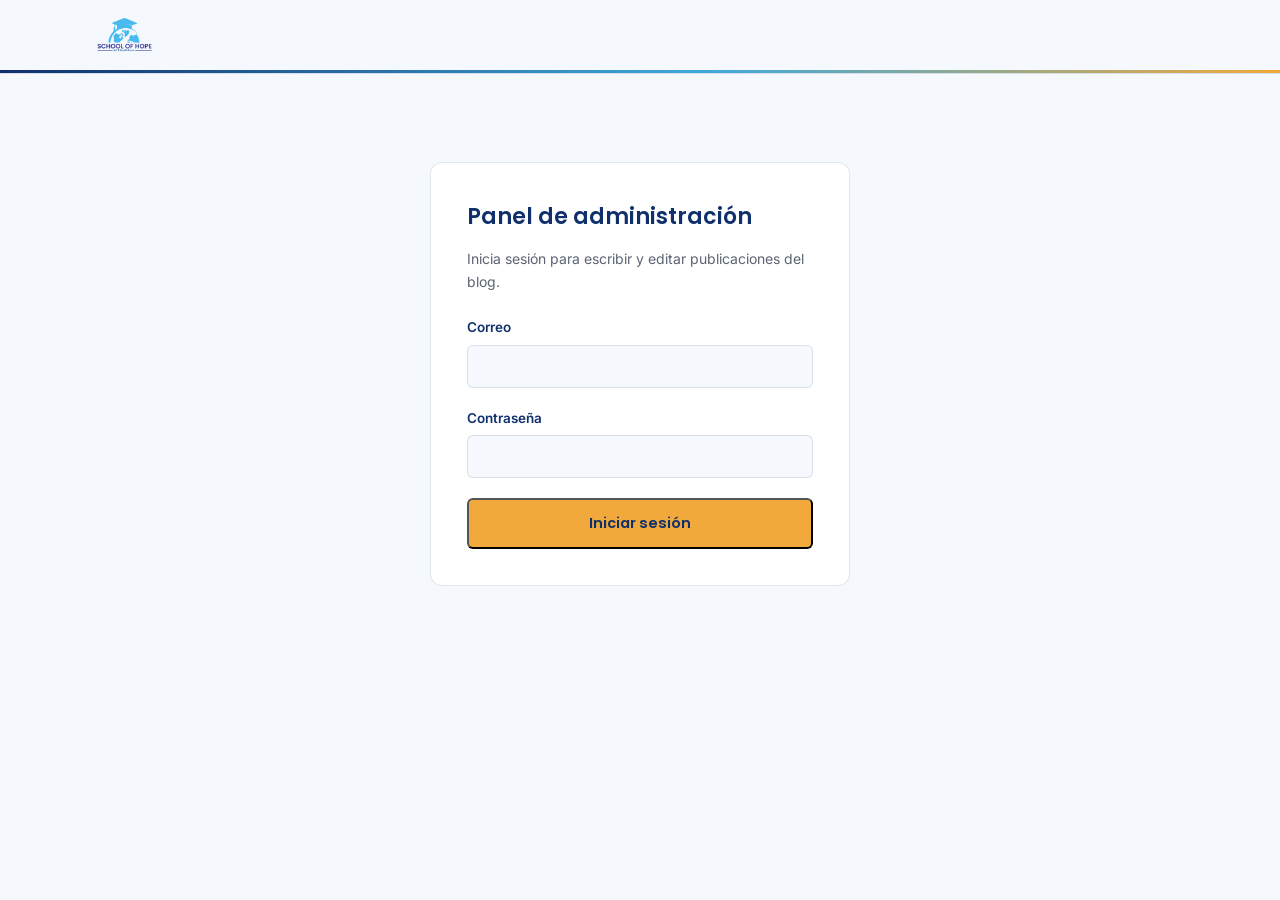
==== admin/index.html @ 63cab8e5 "blog and admin" ====
<!doctype html>
<html lang="es">
<head>
<meta charset="utf-8" />
<meta name="viewport" content="width=device-width, initial-scale=1" />
<meta name="robots" content="noindex, nofollow" />
<title>School of Hope International — Panel de administración</title>
<link rel="preconnect" href="https://fonts.googleapis.com">
<link href="https://fonts.googleapis.com/css2?family=Inter:wght@400;500;600&family=Poppins:wght@500;600;700&display=swap" rel="stylesheet">
<link href="https://cdn.jsdelivr.net/npm/quill@2.0.2/dist/quill.snow.css" rel="stylesheet">
<link rel="stylesheet" href="../css/style.css">
</head>
<body>

<header class="site-header">
  <nav class="nav container">
    <a href="../index.html" class="brand">
      <img src="../assets/logo.png" alt="School of Hope International" class="brand-logo">
    </a>
    <div class="nav-cta" style="margin-left:auto;">
      <button type="button" id="logout-btn" class="btn btn-outline-navy" hidden>Cerrar sesión</button>
    </div>
  </nav>
</header>

<section>
  <div class="container" style="max-width:720px;">

    <div id="admin-login" class="form-card" style="max-width:420px; margin:0 auto;">
      <h1 style="font-size:22px; margin-bottom:6px;">Panel de administración</h1>
      <p style="color:var(--ink-muted); font-size:14px; margin-bottom:24px;">Inicia sesión para escribir y editar publicaciones del blog.</p>
      <div id="login-error" class="form-card" style="border-color:#be5a34; padding:14px 16px; margin-bottom:16px;" hidden>
        <p style="color:#be5a34; margin:0; font-size:13.5px;">Correo o contraseña incorrectos.</p>
      </div>
      <form id="login-form">
        <div class="form-row"><label for="login-email">Correo</label><input type="email" id="login-email" name="email" required></div>
        <div class="form-row"><label for="login-password">Contraseña</label><input type="password" id="login-password" name="password" required></div>
        <button type="submit" class="btn btn-primary" style="width:100%; justify-content:center;">Iniciar sesión</button>
      </form>
    </div>

  </div>
</section>

<section id="admin-dashboard" hidden>
  <div class="container" style="max-width:880px;">
    <div class="section-head" style="margin-bottom:24px;">
      <h2 style="font-size:24px;">Publicaciones del blog</h2>
      <button type="button" id="new-post-btn" class="btn btn-primary" style="margin-top:14px;">+ Nueva publicación</button>
    </div>

    <div class="form-card" style="margin-bottom:40px;">
      <div id="posts-list"><p style="color:var(--ink-muted);">Cargando...</p></div>
    </div>

    <form id="post-form" class="form-card" hidden>
      <h3 id="post-form-title" style="font-size:19px; margin-bottom:6px;">Nueva publicación</h3>
      <p style="color:var(--ink-muted); font-size:13.5px; margin-bottom:20px;">Escribe en un idioma, en ambos, o solo en uno — el sitio público muestra el que corresponda. Si solo escribes un idioma, ese es el que se muestra siempre.</p>

      <div id="save-status" class="form-card" style="padding:12px 16px; margin-bottom:16px;" hidden></div>

      <div class="admin-lang-tabs">
        <button type="button" class="active" data-post-lang="es">Español</button>
        <button type="button" data-post-lang="en">English</button>
      </div>

      <div class="admin-lang-panel" data-lang-panel="es">
        <div class="form-row"><label for="post-title-es">Título (Español)</label><input type="text" id="post-title-es" name="title_es"></div>
        <div class="form-row"><label for="post-excerpt-es">Resumen corto (Español)</label><input type="text" id="post-excerpt-es" name="excerpt_es"></div>
        <div class="form-row">
          <label>Contenido (Español)</label>
          <div id="editor-es" style="background:#fff;"></div>
        </div>
      </div>

      <div class="admin-lang-panel" data-lang-panel="en" hidden>
        <div class="form-row"><label for="post-title-en">Título (English)</label><input type="text" id="post-title-en" name="title_en"></div>
        <div class="form-row"><label for="post-excerpt-en">Resumen corto (English)</label><input type="text" id="post-excerpt-en" name="excerpt_en"></div>
        <div class="form-row">
          <label>Contenido (English)</label>
          <div id="editor-en" style="background:#fff;"></div>
        </div>
      </div>

      <div class="form-row" style="margin-top:20px;"><label for="post-slug">Slug (URL, compartido entre idiomas)</label><input type="text" id="post-slug" name="slug" pattern="[a-z0-9\-]+" required></div>

      <div class="form-row">
        <label>Portada (imagen, compartida entre idiomas)</label>
        <input type="file" id="post-cover" name="cover" accept="image/*">
        <img id="cover-preview" src="" alt="" style="max-width:220px; border-radius:8px; margin-top:10px;" hidden>
      </div>

      <div class="form-row">
        <label>Estado</label>
        <div class="choice-group">
          <label><input type="radio" name="status" value="draft" checked> Borrador</label>
          <label><input type="radio" name="status" value="published"> Publicado</label>
        </div>
      </div>

      <div style="display:flex; gap:12px; margin-top:10px;">
        <button type="submit" class="btn btn-primary">Guardar</button>
        <button type="button" id="cancel-edit-btn" class="btn btn-outline-navy">Cancelar</button>
      </div>
    </form>
  </div>
</section>

<script src="https://cdn.jsdelivr.net/npm/@supabase/supabase-js@2/dist/umd/supabase.js"></script>
<script src="https://cdn.jsdelivr.net/npm/dompurify@3/dist/purify.min.js"></script>
<script src="https://cdn.jsdelivr.net/npm/quill@2.0.2/dist/quill.js"></script>
<script src="../js/supabase-config.js"></script>
<script src="admin.js?v=2"></script>
</body>
</html>
---- css/style.css ----
/* ============================================================
   Plantilla Web para Colegios — style.css
   Cambia los colores principales aquí abajo para personalizar
   toda la plantilla de una vez.
   ============================================================ */

:root {
  --navy: #10306b;
  --navy-soft: #1d4f9e;
  --sky: #3fa9dc;
  --sky-soft: #eaf6fd;
  --gold: #f0a93a;
  --gold-soft: #f6c977;
  --paper: #f5f8fc;
  --paper-card: #ffffff;
  --ink: #1f2937;
  --ink-muted: #5b6472;
  --line: rgba(16, 48, 107, 0.12);
  --font-heading: "Poppins", sans-serif;
  --font-body: "Inter", sans-serif;
}

* { box-sizing: border-box; }

/* The `hidden` attribute must always win, even over classes that set their own `display`
   (e.g. .btn, .card-cta, .grid-3) — without this, toggling `el.hidden` in JS silently fails
   on any element whose class declares a display value. */
[hidden] { display: none !important; }

html { scroll-behavior: smooth; }

body {
  margin: 0;
  font-family: var(--font-body);
  color: var(--ink);
  background: var(--paper);
  line-height: 1.6;
}

img { max-width: 100%; display: block; }

a { color: inherit; text-decoration: none; }

h1, h2, h3, h4 {
  font-family: var(--font-heading);
  font-weight: 600;
  margin: 0;
  color: var(--navy);
}

.container {
  width: 100%;
  max-width: 1140px;
  margin: 0 auto;
  padding: 0 24px;
}

.eyebrow {
  font-family: var(--font-heading);
  font-size: 12px;
  font-weight: 600;
  letter-spacing: 0.12em;
  text-transform: uppercase;
  color: var(--gold);
  margin-bottom: 12px;
  display: inline-block;
}

.btn {
  display: inline-flex;
  align-items: center;
  gap: 8px;
  font-family: var(--font-heading);
  font-weight: 600;
  font-size: 14.5px;
  padding: 13px 26px;
  border-radius: 6px;
  transition: transform 0.15s ease, box-shadow 0.15s ease;
}

.btn-primary {
  background: var(--gold);
  color: var(--navy);
}

.btn-primary:hover {
  transform: translateY(-2px);
  box-shadow: 0 8px 18px rgba(240, 169, 58, 0.35);
}

.btn-outline {
  border: 1.5px solid rgba(255, 255, 255, 0.55);
  color: #fff;
}

.btn-outline:hover {
  background: rgba(255, 255, 255, 0.1);
}

.btn-outline-navy {
  border: 1.5px solid var(--navy);
  color: var(--navy);
}

.btn-outline-navy:hover {
  background: rgba(16, 48, 107, 0.06);
}

/* ---------- HEADER / NAV ---------- */

.site-header {
  position: sticky;
  top: 0;
  z-index: 50;
  background: rgba(245, 248, 252, 0.92);
  backdrop-filter: blur(8px);
  border-bottom: 1px solid var(--line);
}
.site-header::after {
  content: "";
  display: block;
  height: 3px;
  background: linear-gradient(90deg, var(--navy) 0%, var(--sky) 55%, var(--gold) 100%);
}

.nav {
  display: flex;
  align-items: center;
  justify-content: space-between;
  padding: 16px 24px;
}

.brand {
  display: flex;
  align-items: center;
  gap: 10px;
  font-family: var(--font-heading);
  font-weight: 700;
  font-size: 18px;
  color: var(--navy);
}

.brand .logo-mark {
  width: 34px;
  height: 34px;
  border-radius: 8px;
  background: var(--navy);
  display: flex;
  align-items: center;
  justify-content: center;
}

.brand-logo { height: 38px; width: auto; display: block; }

.footer-logo-card {
  display: inline-flex;
  background: #fff;
  border-radius: 8px;
  padding: 8px 14px;
  margin-bottom: 16px;
}
.footer-logo-card img { height: 30px; width: auto; display: block; }

.nav-links {
  display: flex;
  align-items: center;
  gap: 30px;
  font-size: 14.5px;
  font-weight: 500;
}

.nav-links a {
  opacity: 0.8;
  transition: opacity 0.15s ease;
}

.nav-links a:hover,
.nav-links a.active {
  opacity: 1;
  color: var(--gold);
}

.nav-cta {
  display: flex;
  align-items: center;
  gap: 18px;
}

.donate-link {
  display: inline-flex;
  align-items: center;
  gap: 6px;
  font-family: var(--font-heading);
  font-size: 13.5px;
  font-weight: 600;
  color: var(--navy);
  opacity: 0.8;
  transition: opacity 0.15s ease, color 0.15s ease;
}
.donate-link:hover { opacity: 1; color: var(--gold); }

.lang-switch {
  display: flex;
  align-items: center;
  border: 1px solid var(--line);
  border-radius: 20px;
  padding: 3px;
  gap: 2px;
}

.lang-btn {
  font-family: var(--font-heading);
  font-size: 11.5px;
  font-weight: 600;
  letter-spacing: 0.03em;
  color: var(--ink-muted);
  background: none;
  border: none;
  border-radius: 16px;
  padding: 5px 11px;
  cursor: pointer;
  transition: background 0.15s ease, color 0.15s ease;
}

.lang-btn.active {
  background: var(--navy);
  color: #fff;
}

.nav-toggle {
  display: none;
  background: none;
  border: none;
  cursor: pointer;
  padding: 6px;
}

.nav-toggle span {
  display: block;
  width: 24px;
  height: 2px;
  background: var(--navy);
  margin: 5px 0;
  transition: 0.2s ease;
}

@media (max-width: 860px) {
  .nav-links { position: absolute; top: 100%; left: 0; right: 0; background: var(--paper); flex-direction: column; align-items: flex-start; gap: 0; border-bottom: 1px solid var(--line); max-height: 0; overflow: hidden; transition: max-height 0.25s ease; }
  .nav-links.open { max-height: 400px; }
  .nav-links a { padding: 14px 24px; width: 100%; border-bottom: 1px solid var(--line); }
  .nav-toggle { display: block; }
  .nav-cta .btn-primary { display: none; }
  .nav-cta .donate-link { display: none; }
}

/* ---------- HERO ---------- */

.hero {
  background: linear-gradient(155deg, var(--navy) 0%, var(--navy-soft) 65%, #2f6fb8 100%);
  color: #fff;
  padding: 88px 0 96px;
  position: relative;
  overflow: hidden;
}

.hero-watermark {
  position: absolute;
  top: -14%;
  right: -6%;
  width: 460px;
  height: 460px;
  opacity: 0.07;
  pointer-events: none;
  z-index: 0;
}

.hero-grid {
  position: relative;
  z-index: 1;
  display: grid;
  grid-template-columns: 1.05fr 0.95fr;
  gap: 56px;
  align-items: center;
}

.hero h1 {
  color: #fff;
  font-size: clamp(32px, 4.4vw, 50px);
  line-height: 1.15;
  margin-bottom: 20px;
}

.hero h1 span {
  color: var(--gold-soft);
  background-image: linear-gradient(rgba(63, 169, 220, 0.4), rgba(63, 169, 220, 0.4));
  background-repeat: no-repeat;
  background-size: 100% 0.32em;
  background-position: 0 90%;
}

.hero-wave {
  position: absolute;
  left: 0;
  right: 0;
  bottom: -1px;
  width: 100%;
  height: 54px;
  z-index: 1;
}
.hero-wave path { fill: var(--sky-soft); }

.hero p.lead {
  font-size: 17px;
  max-width: 50ch;
  opacity: 0.85;
  margin-bottom: 32px;
}

.hero-actions { display: flex; gap: 14px; flex-wrap: wrap; margin-bottom: 40px; }

.hero-stats {
  display: flex;
  gap: 30px;
  flex-wrap: wrap;
  font-size: 13px;
  opacity: 0.75;
}

.hero-stats strong {
  display: block;
  font-family: var(--font-heading);
  font-size: 22px;
  color: var(--gold-soft);
}
.hero-stats > div:nth-child(2) strong,
.hero-stats > div:nth-child(4) strong {
  color: var(--sky);
}

.hero-visual {
  aspect-ratio: 4/3.4;
  border-radius: 16px;
  background: linear-gradient(135deg, rgba(255,255,255,0.14), rgba(255,255,255,0.04));
  border: 1px solid rgba(255,255,255,0.18);
  display: flex;
  align-items: center;
  justify-content: center;
  position: relative;
  overflow: hidden;
}

.hero-visual .placeholder-label {
  font-family: var(--font-heading);
  font-size: 13px;
  letter-spacing: 0.08em;
  text-transform: uppercase;
  color: rgba(255,255,255,0.55);
  border: 1px dashed rgba(255,255,255,0.3);
  padding: 10px 18px;
  border-radius: 6px;
}

/* Crops a 16:9 embed to fill the 4/3.4 .hero-visual box, like object-fit: cover. */
.hero-visual.hero-video {
  aspect-ratio: 16/9;
}
.yt-bg-wrap {
  position: absolute;
  inset: 0;
  overflow: hidden;
  pointer-events: none;
}
.yt-bg-wrap iframe {
  position: absolute;
  inset: 0;
  width: 100%;
  height: 100%;
  border: 0;
}

.yt-mute-toggle {
  position: absolute;
  right: 14px;
  bottom: 14px;
  z-index: 2;
  width: 38px;
  height: 38px;
  border-radius: 50%;
  background: rgba(16,48,107,0.6);
  border: 1px solid rgba(255,255,255,0.35);
  color: #fff;
  display: flex;
  align-items: center;
  justify-content: center;
  cursor: pointer;
  transition: background 0.15s ease;
}
.yt-mute-toggle:hover { background: rgba(16,48,107,0.85); }
.yt-mute-toggle .icon-unmuted { display: none; }
.yt-mute-toggle:not(.is-muted) .icon-muted { display: none; }
.yt-mute-toggle:not(.is-muted) .icon-unmuted { display: block; }

/* ---------- SECTIONS ---------- */

section { padding: 88px 0; }

.section-head { max-width: 640px; margin-bottom: 48px; }
.section-head p.eyebrow { margin-bottom: 12px; }
.section-head h2 { font-size: clamp(26px, 3.2vw, 36px); margin-bottom: 12px; }
.section-head p.sub { color: var(--ink-muted); font-size: 15.5px; }

.bg-alt { background: var(--paper-card); border-top: 1px solid var(--line); border-bottom: 1px solid var(--line); }
.bg-sky {
  background-color: var(--sky-soft);
  background-image: radial-gradient(rgba(16, 48, 107, 0.09) 1px, transparent 1px);
  background-size: 20px 20px;
  border-top: 1px solid var(--line);
  border-bottom: 1px solid var(--line);
}
.bg-navy { background: var(--navy); color: #fff; }
.bg-navy .section-head h2 { color: #fff; }
.bg-navy .section-head p.sub { color: rgba(255,255,255,0.7); }

.grid-3 { display: grid; grid-template-columns: repeat(3, 1fr); gap: 26px; }
.grid-2 { display: grid; grid-template-columns: repeat(2, 1fr); gap: 26px; }
.grid-4 { display: grid; grid-template-columns: repeat(4, 1fr); gap: 22px; }

@media (max-width: 860px) {
  .hero-grid { grid-template-columns: 1fr; }
  .grid-3, .grid-4 { grid-template-columns: 1fr 1fr; }
  .grid-2 { grid-template-columns: 1fr; }
}
@media (max-width: 560px) {
  .grid-3, .grid-4 { grid-template-columns: 1fr; }
}

.card {
  background: var(--paper-card);
  border: 1px solid var(--line);
  border-radius: 10px;
  padding: 30px 26px;
}

.card .icon {
  width: 44px;
  height: 44px;
  border-radius: 10px;
  background: rgba(240, 169, 58, 0.16);
  display: flex;
  align-items: center;
  justify-content: center;
  margin-bottom: 18px;
  color: var(--gold);
}
.grid-3 .card:nth-child(2) .icon {
  background: rgba(63, 169, 220, 0.16);
  color: var(--sky);
}

.card h3 { font-size: 18px; margin-bottom: 10px; }
.card p { font-size: 14px; color: var(--ink-muted); margin: 0; }

a.card {
  display: block;
  transition: transform 0.15s ease, box-shadow 0.15s ease, border-color 0.15s ease;
}
a.card:hover {
  transform: translateY(-3px);
  box-shadow: 0 10px 24px rgba(16, 48, 107, 0.12);
  border-color: var(--gold);
}
.card-cta {
  display: inline-block;
  margin-top: 16px;
  font-family: var(--font-heading);
  font-size: 13.5px;
  font-weight: 600;
  color: var(--gold);
}

.stat-card {
  text-align: center;
  padding: 30px 16px;
  border-radius: 10px;
  background: rgba(255,255,255,0.06);
  border: 1px solid rgba(255,255,255,0.14);
}
.stat-card strong {
  display: block;
  font-family: var(--font-heading);
  font-size: 32px;
  color: var(--gold-soft);
  margin-bottom: 6px;
}
.stat-card span { font-size: 13px; opacity: 0.75; }

.quote-card {
  background: var(--paper-card);
  border: 1px solid var(--line);
  border-radius: 10px;
  padding: 30px 28px;
}
.quote-card p.quote-text {
  font-family: var(--font-heading);
  font-style: italic;
  font-size: 16px;
  color: var(--navy);
  margin-bottom: 18px;
}
.quote-card .attribution {
  font-size: 13px;
  color: var(--ink-muted);
  display: flex;
  align-items: center;
  gap: 10px;
}
.quote-card .avatar {
  width: 34px;
  height: 34px;
  border-radius: 50%;
  background: var(--gold-soft);
}

.team-photo {
  width: 88px;
  height: 88px;
  border-radius: 50%;
  object-fit: cover;
  border: 3px solid var(--sky-soft);
}

.lang-tag {
  display: inline-block;
  font-family: var(--font-heading);
  font-size: 11px;
  font-weight: 700;
  letter-spacing: 0.04em;
  color: var(--navy);
  background: var(--sky-soft);
  padding: 3px 10px;
  border-radius: 20px;
  margin-bottom: 10px;
}

.cta-banner {
  background: var(--gold);
  border-radius: 16px;
  padding: 56px 48px;
  display: flex;
  justify-content: space-between;
  align-items: center;
  gap: 30px;
  flex-wrap: wrap;
}
.cta-banner h2 { font-size: clamp(22px, 2.6vw, 30px); max-width: 20ch; }
.cta-banner.cta-sky { background: var(--sky); }

.timeline { border-top: 1px solid var(--line); }
.timeline-item {
  display: grid;
  grid-template-columns: 90px 1fr;
  gap: 20px;
  padding: 26px 0;
  border-bottom: 1px solid var(--line);
}
.timeline-item .step-num {
  font-family: var(--font-heading);
  font-weight: 700;
  font-size: 28px;
  color: var(--gold);
  opacity: 0.7;
}
.timeline-item h3 { font-size: 17px; margin-bottom: 6px; }
.timeline-item p { color: var(--ink-muted); font-size: 14.5px; margin: 0; max-width: 60ch; }

.list-check { list-style: none; padding: 0; margin: 0; display: flex; flex-direction: column; gap: 12px; }
.list-check li { padding-left: 26px; position: relative; font-size: 14.5px; }
.list-check li::before {
  content: "✓";
  position: absolute;
  left: 0;
  color: var(--gold);
  font-weight: 700;
}

table.pricing-table {
  width: 100%;
  border-collapse: collapse;
  background: var(--paper-card);
  border: 1px solid var(--line);
  border-radius: 10px;
  overflow: hidden;
}
table.pricing-table th, table.pricing-table td {
  padding: 16px 20px;
  text-align: left;
  border-bottom: 1px solid var(--line);
  font-size: 14.5px;
}
table.pricing-table th {
  font-family: var(--font-heading);
  background: rgba(16,48,107,0.04);
  color: var(--navy);
}

/* ---------- FORM (contacto.html) ---------- */

.form-card {
  background: var(--paper-card);
  border: 1px solid var(--line);
  border-radius: 12px;
  padding: 36px;
}
.form-row { display: flex; flex-direction: column; gap: 6px; margin-bottom: 20px; }
.form-row label { font-size: 13.5px; font-weight: 600; color: var(--navy); }
.form-row input,
.form-row select,
.form-row textarea {
  font-family: var(--font-body);
  font-size: 14.5px;
  padding: 12px 14px;
  border: 1px solid var(--line);
  border-radius: 6px;
  background: var(--paper);
  color: var(--ink);
}
.form-row textarea { resize: vertical; min-height: 110px; }
.form-note { font-size: 12.5px; color: var(--ink-muted); margin-top: 10px; }

.form-row-2 { display: grid; grid-template-columns: 1fr 1fr; gap: 16px; }
@media (max-width: 560px) { .form-row-2 { grid-template-columns: 1fr; } }

.form-section {
  border: none;
  padding: 0;
  margin: 0 0 40px;
}
.form-section:last-of-type { margin-bottom: 0; }
.form-section legend {
  display: flex;
  align-items: center;
  gap: 12px;
  font-family: var(--font-heading);
  font-weight: 600;
  font-size: 17px;
  color: var(--navy);
  margin-bottom: 20px;
  padding: 0;
  width: 100%;
}
.form-section legend .step-num {
  flex-shrink: 0;
  width: 30px;
  height: 30px;
  border-radius: 50%;
  background: var(--sky-soft);
  color: var(--navy);
  font-size: 14px;
  display: flex;
  align-items: center;
  justify-content: center;
}

.choice-group { display: flex; flex-wrap: wrap; gap: 10px; }
.choice-group label {
  display: flex;
  align-items: center;
  gap: 8px;
  font-size: 14px;
  font-weight: 500;
  color: var(--ink);
  border: 1px solid var(--line);
  border-radius: 20px;
  padding: 9px 16px;
  cursor: pointer;
  transition: border-color 0.15s ease, background 0.15s ease;
}
.choice-group label:has(input:checked) {
  border-color: var(--sky);
  background: var(--sky-soft);
  color: var(--navy);
}
.choice-group input { accent-color: var(--sky); }

.info-callout {
  background: var(--sky-soft);
  border-radius: 10px;
  padding: 24px 26px;
  margin-bottom: 40px;
}
.info-callout h3 { font-size: 16px; margin-bottom: 10px; }
.info-callout ul.list-check { margin-top: 12px; }

.form-success {
  text-align: center;
  padding: 60px 20px;
}
.form-success .icon-circle {
  width: 64px;
  height: 64px;
  border-radius: 50%;
  background: var(--sky-soft);
  color: var(--navy);
  display: flex;
  align-items: center;
  justify-content: center;
  margin: 0 auto 20px;
}

.contact-info-list { display: flex; flex-direction: column; gap: 22px; }
.contact-info-list .item { display: flex; gap: 14px; align-items: flex-start; }
.contact-info-list .item .icon {
  width: 38px; height: 38px; border-radius: 9px;
  background: rgba(16,48,107,0.06); display: flex; align-items: center; justify-content: center;
  color: var(--navy); flex-shrink: 0;
}
.contact-info-list .item h4 { font-size: 14.5px; margin-bottom: 3px; }
.contact-info-list .item p { font-size: 13.5px; color: var(--ink-muted); margin: 0; }

.map-placeholder {
  aspect-ratio: 16/9;
  border-radius: 10px;
  border: 1px dashed var(--line);
  background: rgba(16,48,107,0.04);
  display: flex;
  align-items: center;
  justify-content: center;
  font-family: var(--font-heading);
  font-size: 13px;
  color: var(--ink-muted);
  text-transform: uppercase;
  letter-spacing: 0.06em;
}

/* ---------- FOOTER ---------- */

.site-footer {
  background: var(--navy);
  color: rgba(255,255,255,0.75);
  padding: 64px 0 28px;
  position: relative;
}
.site-footer::before {
  content: "";
  position: absolute;
  top: 0;
  left: 0;
  right: 0;
  height: 3px;
  background: linear-gradient(90deg, var(--gold) 0%, var(--sky) 55%, var(--navy) 100%);
}
.footer-grid {
  display: grid;
  grid-template-columns: 1.3fr 1fr 1fr 1fr;
  gap: 40px;
  padding-bottom: 40px;
  border-bottom: 1px solid rgba(255,255,255,0.12);
}
.footer-grid h5 {
  font-family: var(--font-heading);
  font-size: 12.5px;
  text-transform: uppercase;
  letter-spacing: 0.08em;
  color: rgba(255,255,255,0.5);
  margin-bottom: 16px;
}
.footer-grid .brand { color: #fff; margin-bottom: 14px; }
.footer-grid p.desc { font-size: 13.5px; opacity: 0.7; max-width: 32ch; }
.footer-links { list-style: none; padding: 0; margin: 0; display: flex; flex-direction: column; gap: 10px; }
.footer-links a { font-size: 13.5px; opacity: 0.8; }
.footer-links a:hover { opacity: 1; }
.footer-bottom {
  display: flex;
  justify-content: space-between;
  flex-wrap: wrap;
  gap: 10px;
  padding-top: 24px;
  font-size: 12.5px;
  opacity: 0.6;
}

@media (max-width: 860px) {
  .footer-grid { grid-template-columns: 1fr 1fr; }
}
@media (max-width: 560px) {
  .footer-grid { grid-template-columns: 1fr; }
  .cta-banner { flex-direction: column; align-items: flex-start; }
}

/* ---------- PAGE HEADER (inner pages) ---------- */
.page-header {
  background: var(--navy);
  color: #fff;
  padding: 64px 0 56px;
  text-align: center;
}
.page-header h1 { color: #fff; font-size: clamp(28px, 3.6vw, 42px); }
.page-header p { max-width: 56ch; margin: 14px auto 0; opacity: 0.8; font-size: 15px; }
.breadcrumb { font-size: 12.5px; opacity: 0.6; margin-bottom: 14px; }
.breadcrumb a { opacity: 0.85; }
.breadcrumb a:hover { opacity: 1; text-decoration: underline; }

/* ---------- BLOG ---------- */
.blog-card { display: flex; flex-direction: column; }
.blog-card-cover {
  aspect-ratio: 16/9;
  border-radius: 8px;
  overflow: hidden;
  margin-bottom: 16px;
  background: var(--sky-soft);
}
.blog-card-cover img { width: 100%; height: 100%; object-fit: cover; }
.blog-card h3 { font-size: 17px; margin-bottom: 8px; }
.blog-card p { font-size: 14px; color: var(--ink-muted); margin-bottom: 0; }
.blog-empty { text-align: center; padding: 60px 20px; color: var(--ink-muted); }

.post-body { margin-top: 8px; max-width: 68ch; }
.post-body p { font-size: 16.5px; line-height: 1.75; color: var(--ink); margin: 0 0 20px; }

/* ---------- ADMIN ---------- */
.admin-post-row {
  display: flex;
  align-items: center;
  justify-content: space-between;
  gap: 16px;
  flex-wrap: wrap;
  padding: 16px 0;
  border-bottom: 1px solid var(--line);
}
.admin-post-meta { display: block; font-size: 12.5px; color: var(--ink-muted); margin-top: 3px; }
.admin-post-actions { display: flex; gap: 10px; flex-shrink: 0; }
.admin-post-actions .btn { padding: 8px 16px; font-size: 13px; }

.admin-lang-tabs {
  display: inline-flex;
  border: 1px solid var(--line);
  border-radius: 20px;
  padding: 3px;
  gap: 2px;
  margin-bottom: 24px;
}
.admin-lang-tabs button {
  font-family: var(--font-heading);
  font-size: 13px;
  font-weight: 600;
  color: var(--ink-muted);
  background: none;
  border: none;
  border-radius: 16px;
  padding: 7px 18px;
  cursor: pointer;
  transition: background 0.15s ease, color 0.15s ease;
}
.admin-lang-tabs button.active { background: var(--navy); color: #fff; }
.admin-lang-panel[hidden] { display: none; }

.ql-editor { min-height: 220px; font-family: var(--font-body); font-size: 14.5px; }
.ql-toolbar.ql-snow { border-radius: 6px 6px 0 0; border-color: var(--line); }
.ql-container.ql-snow { border-radius: 0 0 6px 6px; border-color: var(--line); font-family: var(--font-body); }
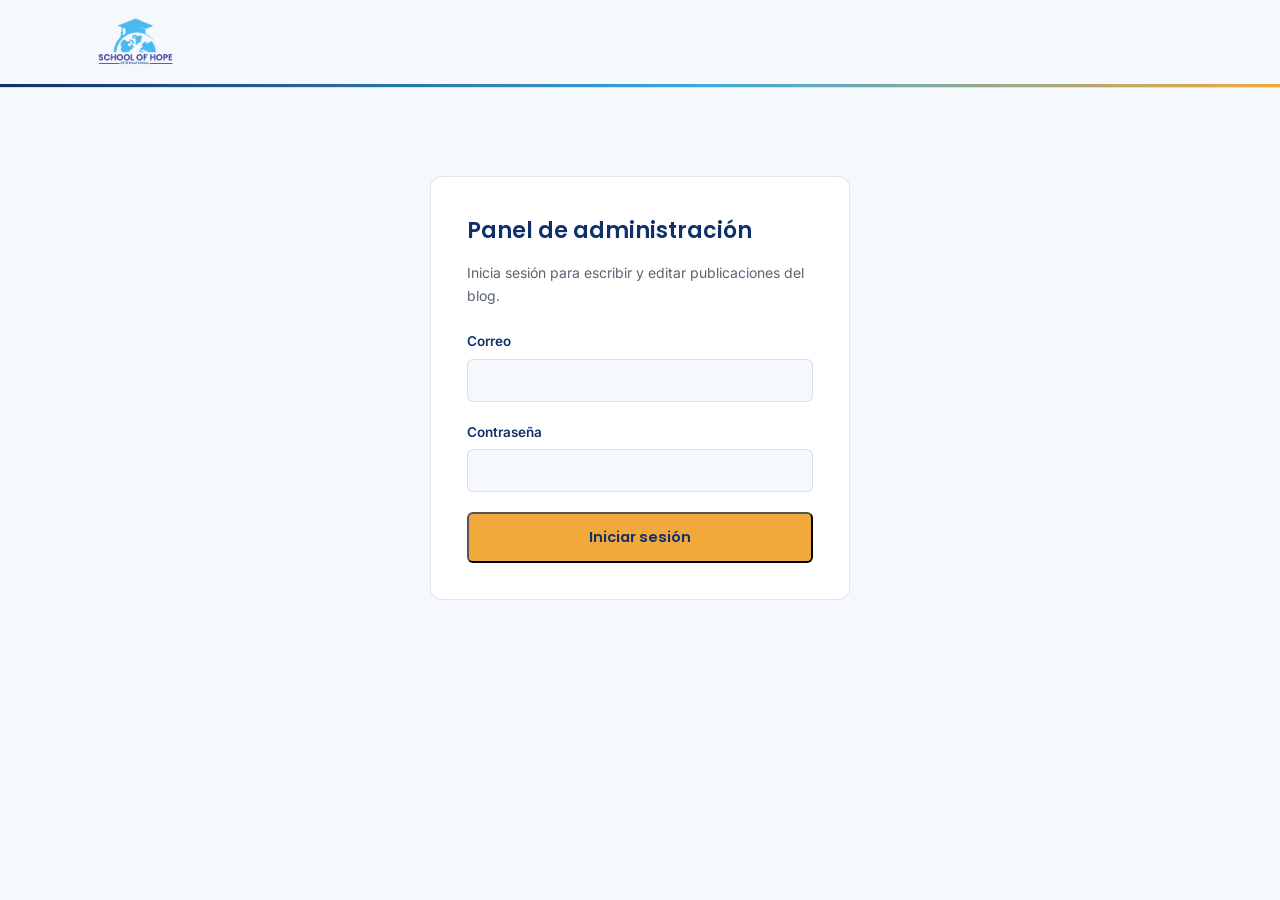
==== commit 602f603a: "programs images" ====
--- a/admin/index.html
+++ b/admin/index.html
@@ -50,7 +50,15 @@
     </div>
 
     <div class="form-card" style="margin-bottom:40px;">
-      <div id="posts-list"><p style="color:var(--ink-muted);">Cargando...</p></div>
+      <div id="posts-list">
+        <div class="loader">
+          <svg class="loader-cap" viewBox="0 0 24 24" fill="none" stroke="currentColor" stroke-width="1.5" stroke-linecap="round" stroke-linejoin="round">
+            <path pathLength="1" d="M12 3 2 8l10 5 10-5-10-5Z"/>
+            <path pathLength="1" d="M6 10.5V16c0 1 2.7 2.5 6 2.5s6-1.5 6-2.5v-5.5"/>
+          </svg>
+          <span class="loader-text">Cargando...</span>
+        </div>
+      </div>
     </div>
 
     <form id="post-form" class="form-card" hidden>
--- a/css/style.css
+++ b/css/style.css
@@ -150,7 +150,7 @@
   justify-content: center;
 }
 
-.brand-logo { height: 38px; width: auto; display: block; }
+.brand-logo { height: 52px; width: auto; display: block; }
 
 .footer-logo-card {
   display: inline-flex;
@@ -810,9 +810,44 @@
   background: var(--sky-soft);
 }
 .blog-card-cover img { width: 100%; height: 100%; object-fit: cover; }
+
+.card-image {
+  aspect-ratio: 16/10;
+  margin: -30px -26px 20px;
+  border-radius: 10px 10px 0 0;
+  overflow: hidden;
+  background: var(--sky-soft);
+}
+.card-image img { width: 100%; height: 100%; object-fit: cover; display: block; }
 .blog-card h3 { font-size: 17px; margin-bottom: 8px; }
 .blog-card p { font-size: 14px; color: var(--ink-muted); margin-bottom: 0; }
 .blog-empty { text-align: center; padding: 60px 20px; color: var(--ink-muted); }
+
+/* ---------- LOADER (self-drawing graduation cap) ---------- */
+.loader {
+  display: flex;
+  flex-direction: column;
+  align-items: center;
+  justify-content: center;
+  gap: 14px;
+  padding: 60px 20px;
+  color: var(--ink-muted);
+}
+.loader-cap { width: 56px; height: 56px; color: var(--navy); }
+.loader-cap path {
+  stroke-dasharray: 1;
+  stroke-dashoffset: 1;
+  animation: loader-draw 2.2s ease-in-out infinite;
+}
+.loader-cap path:nth-child(2) { animation-delay: 0.25s; }
+.loader-text { font-family: var(--font-heading); font-size: 13px; letter-spacing: 0.02em; }
+
+@keyframes loader-draw {
+  0% { stroke-dashoffset: 1; }
+  40% { stroke-dashoffset: 0; }
+  60% { stroke-dashoffset: 0; }
+  100% { stroke-dashoffset: -1; }
+}
 
 .post-body { margin-top: 8px; max-width: 68ch; }
 .post-body p { font-size: 16.5px; line-height: 1.75; color: var(--ink); margin: 0 0 20px; }
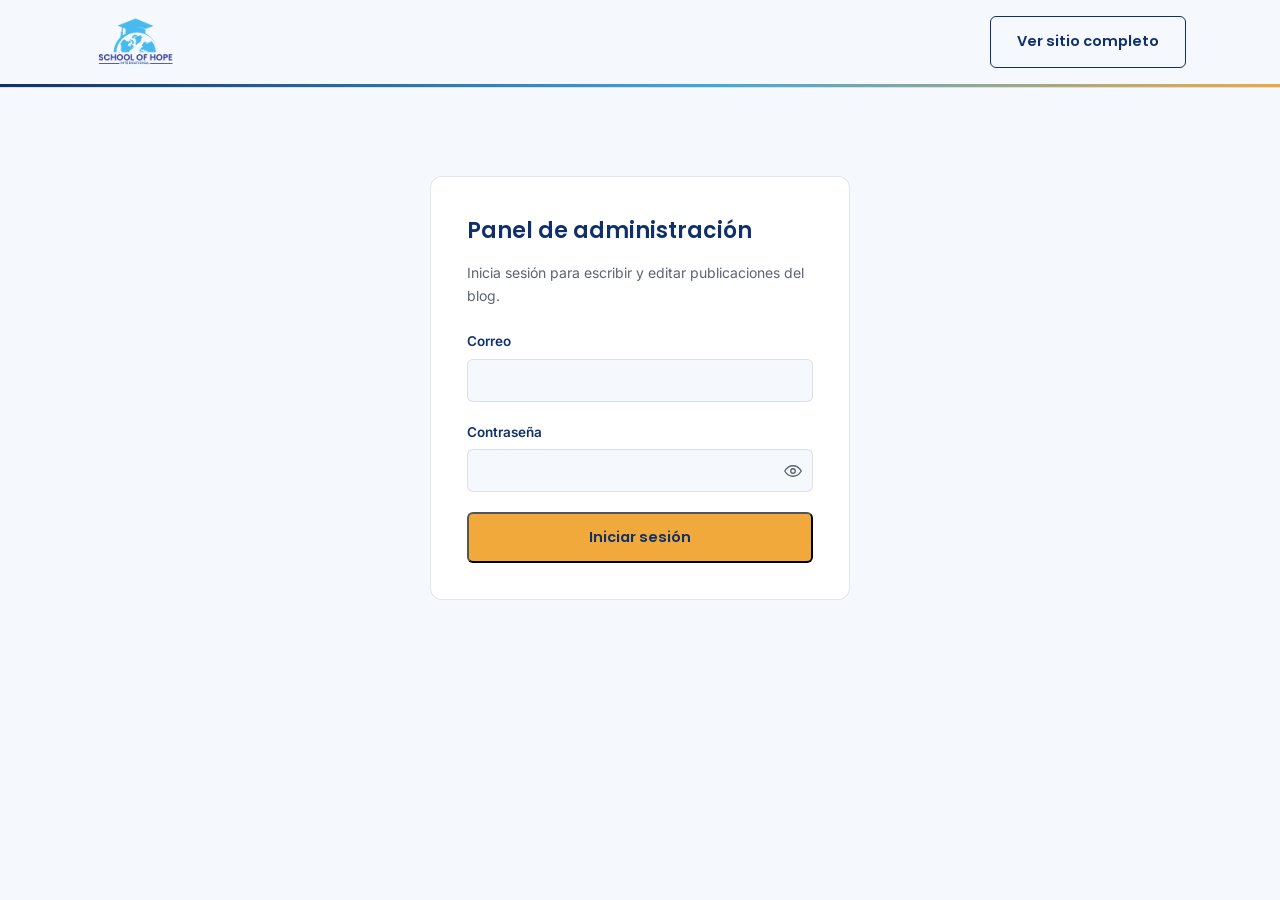
==== commit 53758369: "fixed button styles, addedcategories to post, admin login link" ====
--- a/admin/index.html
+++ b/admin/index.html
@@ -5,6 +5,8 @@
 <meta name="viewport" content="width=device-width, initial-scale=1" />
 <meta name="robots" content="noindex, nofollow" />
 <title>School of Hope International — Panel de administración</title>
+<link rel="icon" type="image/svg+xml" href="../favicon.svg">
+<link rel="apple-touch-icon" href="../assets/apple-touch-icon.png">
 <link rel="preconnect" href="https://fonts.googleapis.com">
 <link href="https://fonts.googleapis.com/css2?family=Inter:wght@400;500;600&family=Poppins:wght@500;600;700&display=swap" rel="stylesheet">
 <link href="https://cdn.jsdelivr.net/npm/quill@2.0.2/dist/quill.snow.css" rel="stylesheet">
@@ -18,6 +20,7 @@
       <img src="../assets/logo.png" alt="School of Hope International" class="brand-logo">
     </a>
     <div class="nav-cta" style="margin-left:auto;">
+      <a href="../index.html" class="btn btn-outline-navy">Ver sitio completo</a>
       <button type="button" id="logout-btn" class="btn btn-outline-navy" hidden>Cerrar sesión</button>
     </div>
   </nav>
@@ -34,7 +37,16 @@
       </div>
       <form id="login-form">
         <div class="form-row"><label for="login-email">Correo</label><input type="email" id="login-email" name="email" required></div>
-        <div class="form-row"><label for="login-password">Contraseña</label><input type="password" id="login-password" name="password" required></div>
+        <div class="form-row">
+          <label for="login-password">Contraseña</label>
+          <div class="password-field">
+            <input type="password" id="login-password" name="password" required>
+            <button type="button" id="toggle-password-btn" class="password-toggle" aria-label="Mostrar contraseña">
+              <svg class="icon-eye-open" width="18" height="18" viewBox="0 0 24 24" fill="none" stroke="currentColor" stroke-width="1.8" stroke-linecap="round" stroke-linejoin="round"><path d="M1 12s4-7 11-7 11 7 11 7-4 7-11 7-11-7-11-7Z"/><circle cx="12" cy="12" r="3"/></svg>
+              <svg class="icon-eye-off" width="18" height="18" viewBox="0 0 24 24" fill="none" stroke="currentColor" stroke-width="1.8" stroke-linecap="round" stroke-linejoin="round"><path d="M17.94 17.94A10.94 10.94 0 0 1 12 19c-7 0-11-7-11-7a20.3 20.3 0 0 1 5.06-5.94M9.9 4.24A10.4 10.4 0 0 1 12 4c7 0 11 7 11 7a20.3 20.3 0 0 1-2.16 3.19m-6.72-1.07a3 3 0 1 1-4.24-4.24"/><path d="M1 1l22 22"/></svg>
+            </button>
+          </div>
+        </div>
         <button type="submit" class="btn btn-primary" style="width:100%; justify-content:center;">Iniciar sesión</button>
       </form>
     </div>
@@ -93,6 +105,18 @@
       <div class="form-row" style="margin-top:20px;"><label for="post-slug">Slug (URL, compartido entre idiomas)</label><input type="text" id="post-slug" name="slug" pattern="[a-z0-9\-]+" required></div>
 
       <div class="form-row">
+        <label for="post-category">Categoría</label>
+        <select id="post-category" name="category">
+          <option value="">Sin categoría</option>
+          <option value="noticias">Noticias</option>
+          <option value="educacion">Educación</option>
+          <option value="comunidad">Comunidad</option>
+          <option value="testimonios">Testimonios</option>
+          <option value="eventos">Eventos</option>
+        </select>
+      </div>
+
+      <div class="form-row">
         <label>Portada (imagen, compartida entre idiomas)</label>
         <input type="file" id="post-cover" name="cover" accept="image/*">
         <img id="cover-preview" src="" alt="" style="max-width:220px; border-radius:8px; margin-top:10px;" hidden>
--- a/css/style.css
+++ b/css/style.css
@@ -75,6 +75,7 @@
   font-size: 14.5px;
   padding: 13px 26px;
   border-radius: 6px;
+  cursor: pointer;
   transition: transform 0.15s ease, box-shadow 0.15s ease;
 }
 
@@ -278,8 +279,8 @@
   position: relative;
   z-index: 1;
   display: grid;
-  grid-template-columns: 1.05fr 0.95fr;
-  gap: 56px;
+  grid-template-columns: 0.9fr 1.15fr;
+  gap: 44px;
   align-items: center;
 }
 
@@ -892,3 +893,81 @@
 .ql-editor { min-height: 220px; font-family: var(--font-body); font-size: 14.5px; }
 .ql-toolbar.ql-snow { border-radius: 6px 6px 0 0; border-color: var(--line); }
 .ql-container.ql-snow { border-radius: 0 0 6px 6px; border-color: var(--line); font-family: var(--font-body); }
+
+.promo-popup-overlay {
+  position: fixed;
+  inset: 0;
+  background: rgba(10, 20, 40, 0.6);
+  display: flex;
+  align-items: center;
+  justify-content: center;
+  padding: 20px;
+  z-index: 1000;
+  opacity: 0;
+  transition: opacity 0.2s ease;
+}
+.promo-popup-overlay.is-open { opacity: 1; }
+.promo-popup {
+  position: relative;
+  background: #fff;
+  border-radius: 16px;
+  max-width: 380px;
+  width: 100%;
+  max-height: 90vh;
+  overflow-y: auto;
+  box-shadow: 0 20px 60px rgba(0, 0, 0, 0.3);
+  transform: translateY(12px) scale(0.97);
+  transition: transform 0.2s ease;
+}
+.promo-popup-overlay.is-open .promo-popup { transform: translateY(0) scale(1); }
+.promo-popup-close {
+  position: absolute;
+  top: 10px;
+  right: 10px;
+  width: 32px;
+  height: 32px;
+  border-radius: 50%;
+  border: none;
+  background: rgba(255, 255, 255, 0.9);
+  color: var(--navy);
+  font-size: 22px;
+  line-height: 1;
+  cursor: pointer;
+  display: flex;
+  align-items: center;
+  justify-content: center;
+  z-index: 1;
+}
+.promo-popup-image { display: block; width: 100%; height: auto; border-radius: 16px 16px 0 0; }
+.promo-popup-actions {
+  display: flex;
+  gap: 10px;
+  padding: 18px;
+}
+.promo-popup-actions .btn { flex: 1; text-align: center; justify-content: center; }
+@media (max-width: 480px) {
+  .promo-popup-actions { flex-direction: column; }
+}
+
+.password-field { position: relative; display: flex; }
+.password-field input { flex: 1; padding-right: 42px; }
+.password-toggle {
+  position: absolute;
+  right: 4px;
+  top: 50%;
+  transform: translateY(-50%);
+  width: 32px;
+  height: 32px;
+  border: none;
+  background: none;
+  color: var(--ink-muted);
+  cursor: pointer;
+  display: flex;
+  align-items: center;
+  justify-content: center;
+  border-radius: 6px;
+}
+.password-toggle:hover { background: var(--paper-card); color: var(--navy); }
+.password-toggle .icon-eye-off { display: none; }
+.password-toggle.is-visible .icon-eye-open { display: none; }
+.password-toggle.is-visible .icon-eye-off { display: block; }
